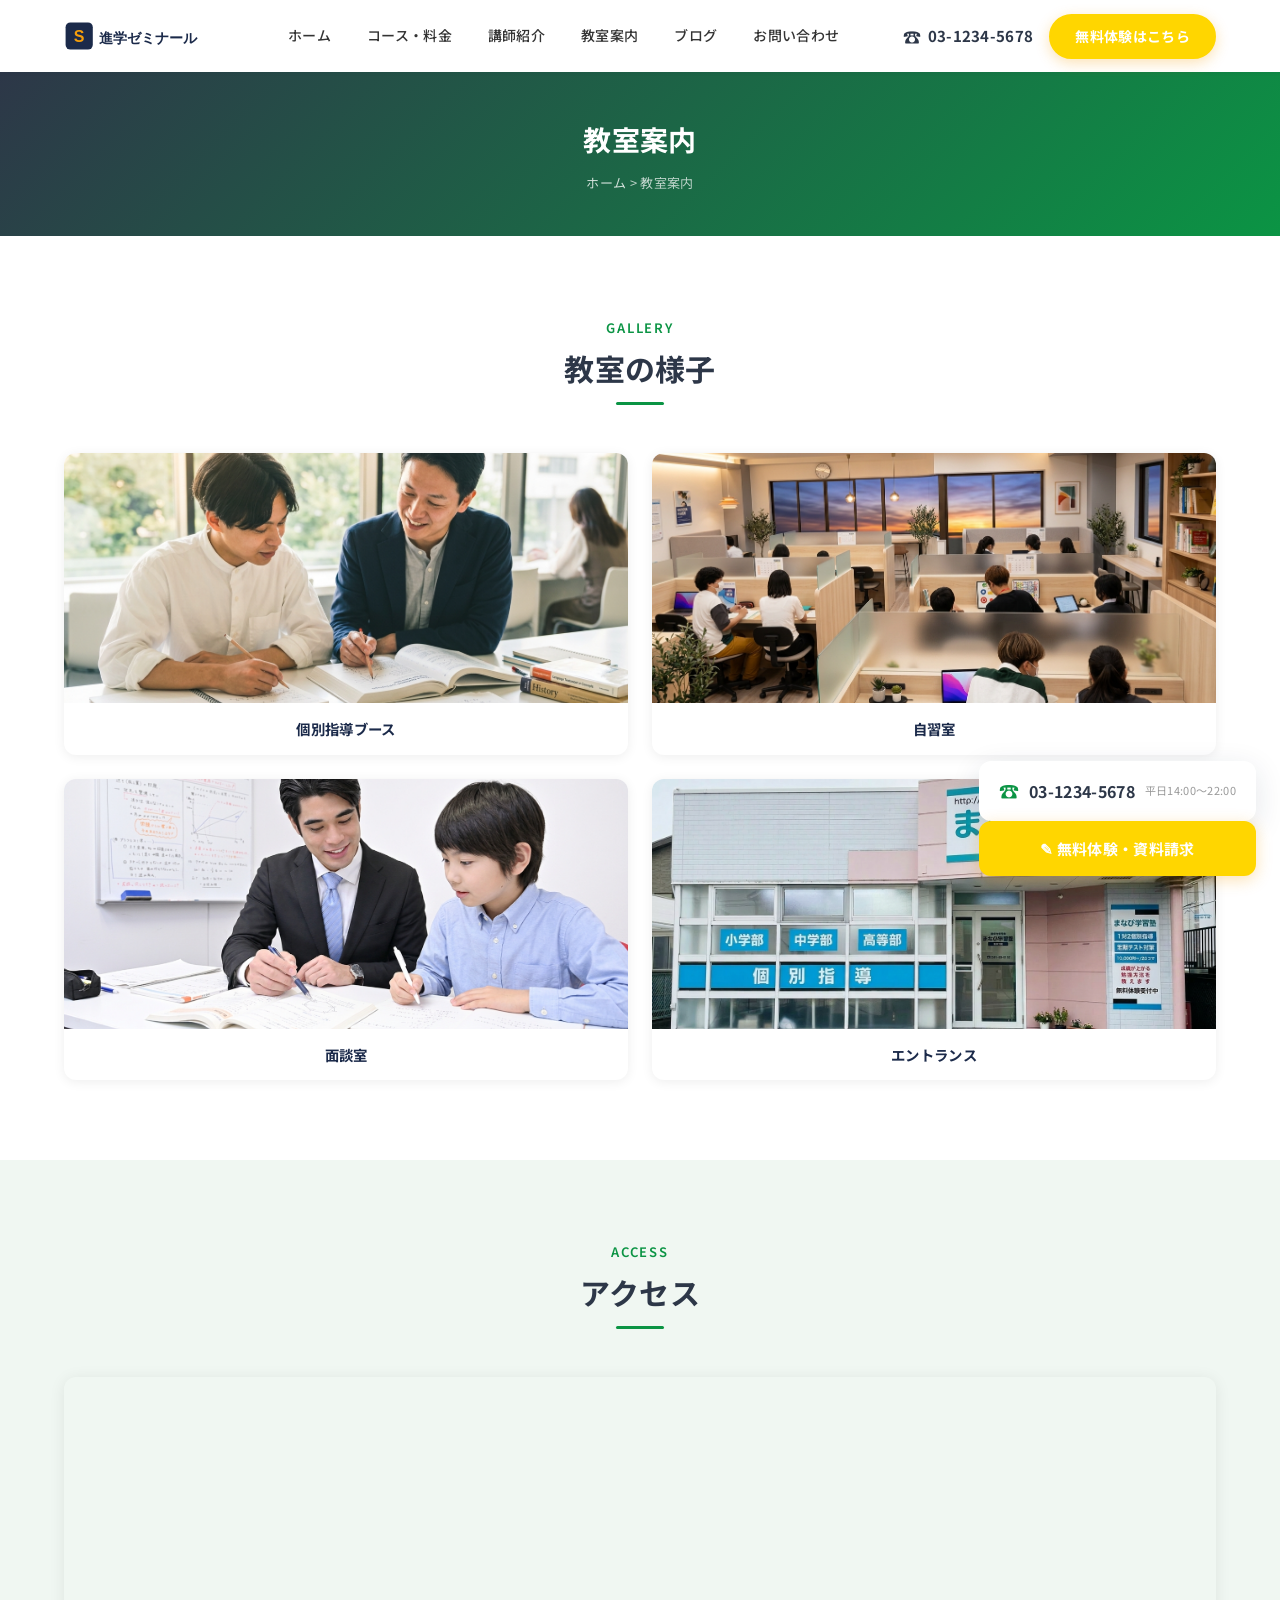
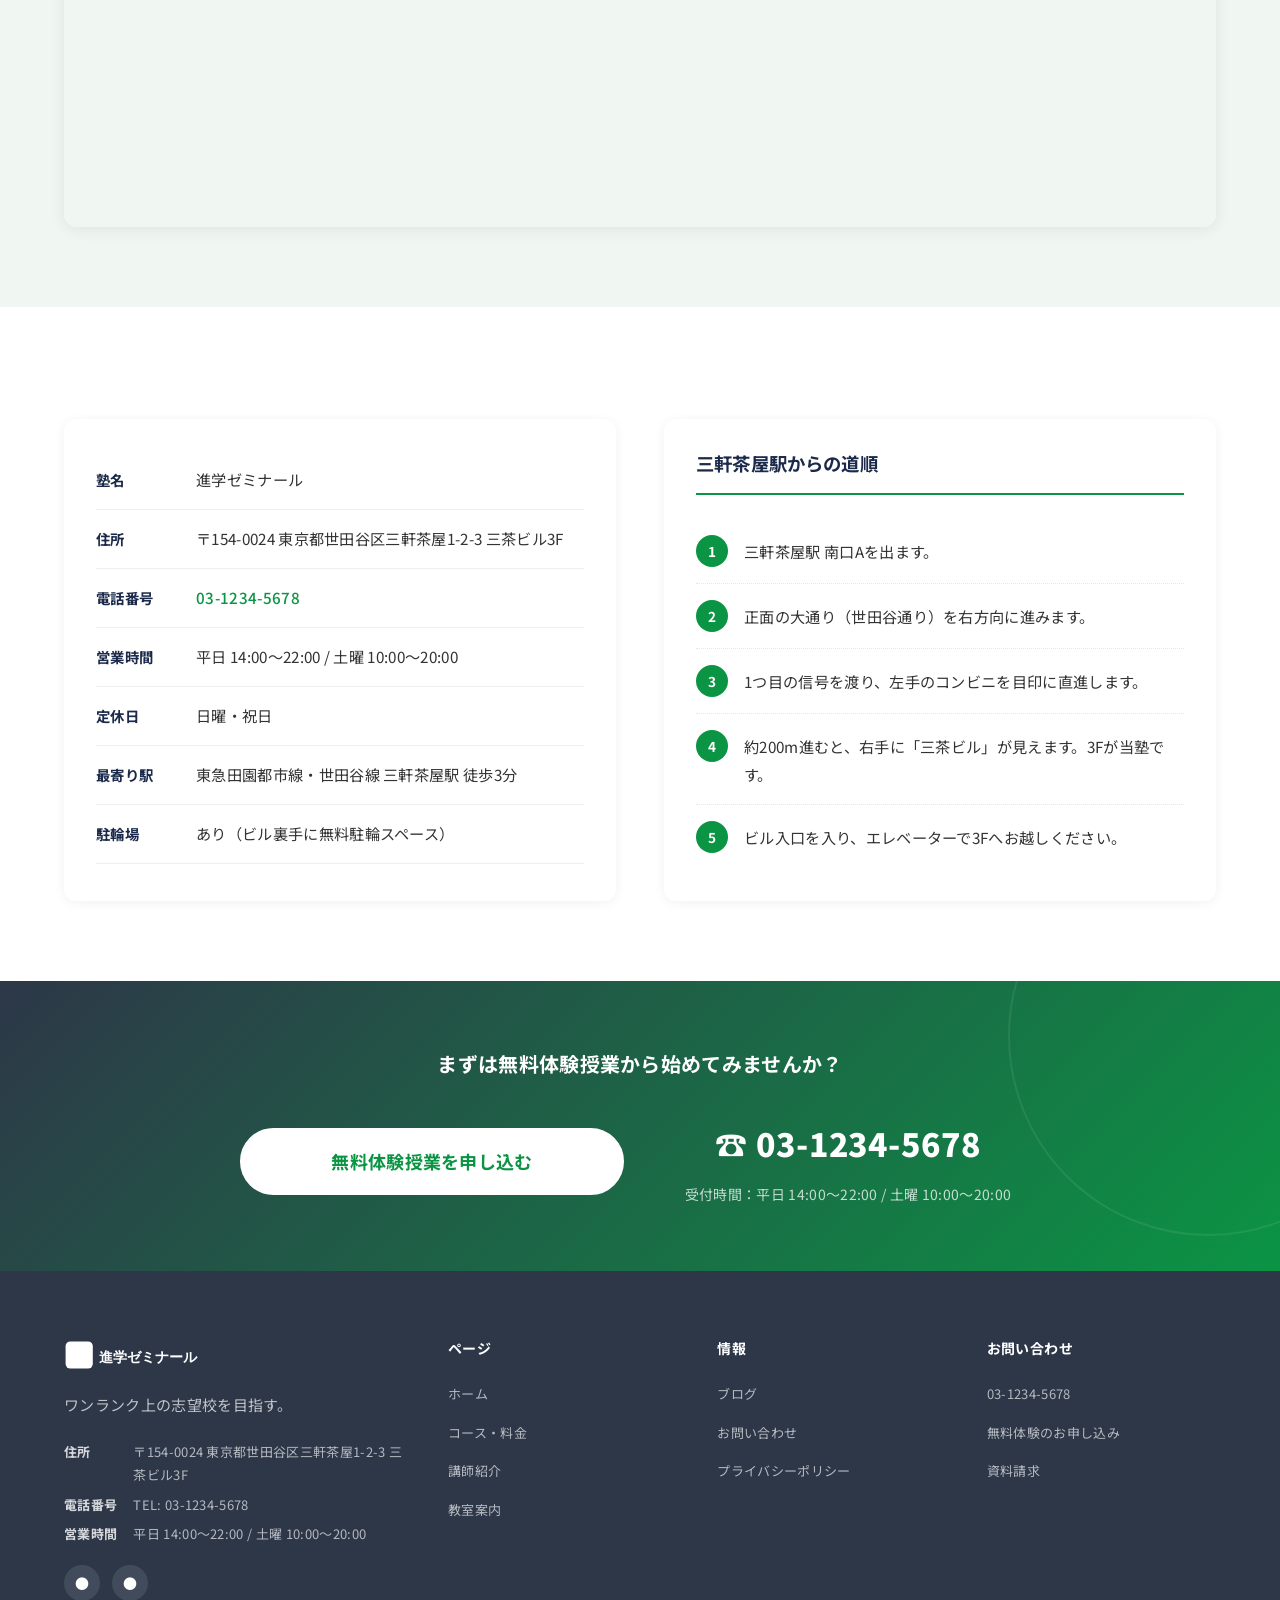
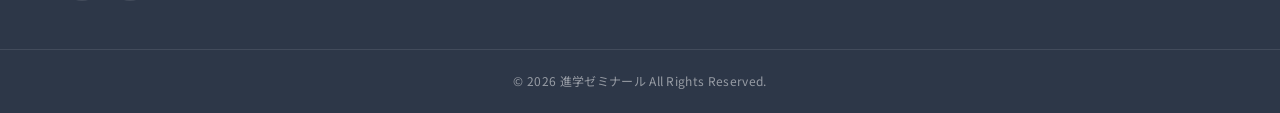
==== access/index.html @ ca337b09 "Update classroom images to jpg" ====
<!DOCTYPE html>
<html lang="ja">
<head>
  <meta charset="UTF-8">
  <meta name="viewport" content="width=device-width, initial-scale=1.0">
  <title>教室案内｜進学ゼミナール</title>
  <meta name="description" content="進学ゼミナールの教室案内・アクセス情報。三軒茶屋駅から徒歩3分の好立地。">
  <link rel="icon" href="../favicon.svg" type="image/svg+xml">
  <link rel="preconnect" href="https://fonts.googleapis.com">
  <link rel="preconnect" href="https://fonts.gstatic.com" crossorigin>
  <link href="https://fonts.googleapis.com/css2?family=Noto+Sans+JP:wght@400;500;700;900&display=swap" rel="stylesheet">
  <link rel="stylesheet" href="../css/reset.css">
  <link rel="stylesheet" href="../css/global.css">
  <link rel="stylesheet" href="../css/components.css">
  <link rel="stylesheet" href="../css/header.css">
  <link rel="stylesheet" href="../css/footer.css">
  <link rel="stylesheet" href="../css/cta-bar.css">
  <link rel="stylesheet" href="../css/pages/access.css">
  <script src="https://identity.netlify.com/v1/netlify-identity-widget.js"></script>
</head>
<body class="has-header has-cta-bar">
  <header class="header">
    <div class="header__inner">
      <div class="header__logo"><a href="../"><img src="../images/logo.svg" alt="進学ゼミナール" width="200" height="50"></a></div>
      <nav class="header__nav" aria-label="メインナビゲーション">
        <a href="../" class="header__nav-link">ホーム</a>
        <a href="../courses/" class="header__nav-link">コース・料金</a>
        <a href="../teachers/" class="header__nav-link">講師紹介</a>
        <a href="./" class="header__nav-link">教室案内</a>
        <a href="../blog/" class="header__nav-link">ブログ</a>
        <a href="../contact/" class="header__nav-link">お問い合わせ</a>
      </nav>
      <div class="header__actions">
        <a href="tel:03-1234-5678" class="header__phone"><span class="header__phone-icon">&#9742;</span>03-1234-5678</a>
        <a href="../contact/" class="btn btn--primary header__cta">無料体験はこちら</a>
      </div>
      <button class="hamburger" aria-label="メニューを開く" aria-expanded="false">
        <span class="hamburger__line"></span><span class="hamburger__line"></span><span class="hamburger__line"></span>
      </button>
    </div>
  </header>
  <nav class="mobile-menu" aria-label="モバイルナビゲーション">
    <a href="../" class="mobile-menu__link">ホーム</a>
    <a href="../courses/" class="mobile-menu__link">コース・料金</a>
    <a href="../teachers/" class="mobile-menu__link">講師紹介</a>
    <a href="./" class="mobile-menu__link">教室案内</a>
    <a href="../blog/" class="mobile-menu__link">ブログ</a>
    <a href="../contact/" class="mobile-menu__link">お問い合わせ</a>
    <a href="tel:03-1234-5678" class="mobile-menu__phone"><span>&#9742;</span> 03-1234-5678</a>
    <a href="../contact/" class="btn btn--primary btn--block mobile-menu__cta">無料体験を申し込む</a>
  </nav>
  <main>
    <div class="page-header">
      <div class="container">
        <h1 class="page-header__title">教室案内</h1>
        <p class="page-header__breadcrumb"><a href="../">ホーム</a> &gt; 教室案内</p>
      </div>
    </div>

    <!-- ★差替え：教室写真 -->
    <section class="section" id="gallery">
      <div class="container">
        <div class="section-title">
          <span class="section-title__label">Gallery</span>
          <h2 class="section-title__heading">教室の様子</h2>
        </div>
        <div class="gallery-grid">
          <div class="gallery-item">
            <img src="../images/classroom-01.jpg" alt="教室内観 - 個別指導ブース" width="600" height="400">
            <p class="gallery-item__caption">個別指導ブース</p>
          </div>
          <div class="gallery-item">
            <img src="../images/classroom-02.jpg" alt="自習室" width="600" height="400">
            <p class="gallery-item__caption">自習室</p>
          </div>
          <div class="gallery-item">
            <img src="../images/classroom-03.jpg" alt="面談室" width="600" height="400">
            <p class="gallery-item__caption">面談室</p>
          </div>
          <div class="gallery-item">
            <img src="../images/classroom-04.jpg" alt="エントランス" width="600" height="400">
            <p class="gallery-item__caption">エントランス</p>
          </div>
        </div>
      </div>
    </section>

    <!-- ★差替え：Googleマップ -->
    <section class="section section--bg" id="map">
      <div class="container">
        <div class="section-title">
          <span class="section-title__label">Access</span>
          <h2 class="section-title__heading">アクセス</h2>
        </div>
        <div class="map-wrapper">
          <!-- ★差替え：GoogleマップURL -->
          <iframe src="https://www.google.com/maps/embed?pb=!1m18!1m12!1m3!1d3242.0!2d139.67!3d35.64!2m3!1f0!2f0!3f0!3m2!1i1024!2i768!4f13.1!3m3!1m2!1s0x0%3A0x0!2z5LiJ6Luf6Iy25bGL!5e0!3m2!1sja!2sjp!4v1" width="100%" height="450" style="border:0;" allowfullscreen="" loading="lazy" referrerpolicy="no-referrer-when-downgrade" title="進学ゼミナール 地図"></iframe>
        </div>
      </div>
    </section>

    <!-- ★差替え：アクセス情報 -->
    <section class="section" id="access-info">
      <div class="container">
        <div class="access-details">
          <div class="access-table-wrapper">
            <table class="access-table">
              <tbody>
                <tr><th>塾名</th><td>進学ゼミナール</td></tr>
                <tr><th>住所</th><td>〒154-0024 東京都世田谷区三軒茶屋1-2-3 三茶ビル3F</td></tr>
                <tr><th>電話番号</th><td><a href="tel:03-1234-5678">03-1234-5678</a></td></tr>
                <tr><th>営業時間</th><td>平日 14:00〜22:00 / 土曜 10:00〜20:00</td></tr>
                <tr><th>定休日</th><td>日曜・祝日</td></tr>
                <tr><th>最寄り駅</th><td>東急田園都市線・世田谷線 三軒茶屋駅 徒歩3分</td></tr>
                <tr><th>駐輪場</th><td>あり（ビル裏手に無料駐輪スペース）</td></tr>
              </tbody>
            </table>
          </div>

          <!-- ★差替え：アクセス手順 -->
          <div class="access-directions">
            <h3 class="access-directions__title">三軒茶屋駅からの道順</h3>
            <ol class="access-directions__steps">
              <li>
                <span class="access-directions__step-number">1</span>
                <p>三軒茶屋駅 南口Aを出ます。</p>
              </li>
              <li>
                <span class="access-directions__step-number">2</span>
                <p>正面の大通り（世田谷通り）を右方向に進みます。</p>
              </li>
              <li>
                <span class="access-directions__step-number">3</span>
                <p>1つ目の信号を渡り、左手のコンビニを目印に直進します。</p>
              </li>
              <li>
                <span class="access-directions__step-number">4</span>
                <p>約200m進むと、右手に「三茶ビル」が見えます。3Fが当塾です。</p>
              </li>
              <li>
                <span class="access-directions__step-number">5</span>
                <p>ビル入口を入り、エレベーターで3Fへお越しください。</p>
              </li>
            </ol>
          </div>
        </div>
      </div>
    </section>

    <section class="contact-cta">
      <div class="container">
        <p class="contact-cta__lead">まずは無料体験授業から始めてみませんか？</p>
        <div class="contact-cta__columns">
          <div class="contact-cta__column"><a href="../contact/" class="btn btn--white btn--lg btn--block">無料体験授業を申し込む</a></div>
          <div class="contact-cta__column">
            <a href="tel:03-1234-5678" class="contact-cta__phone-number">&#9742; 03-1234-5678</a>
            <p class="contact-cta__phone-time">受付時間：平日 14:00〜22:00 / 土曜 10:00〜20:00</p>
          </div>
        </div>
      </div>
    </section>
  </main>

  <footer class="footer">
    <div class="footer__inner">
      <div class="footer__brand">
        <div class="footer__logo"><img src="../images/logo.svg" alt="進学ゼミナール" width="200" height="50"></div>
        <p class="footer__catchcopy">ワンランク上の志望校を目指す。</p>
        <dl class="footer__info"><dt>住所</dt><dd>〒154-0024 東京都世田谷区三軒茶屋1-2-3 三茶ビル3F</dd><dt>電話番号</dt><dd>TEL: 03-1234-5678</dd><dt>営業時間</dt><dd>平日 14:00〜22:00 / 土曜 10:00〜20:00</dd></dl>
        <div class="footer__sns"><a href="#" aria-label="Instagram">&#9679;</a><a href="#" aria-label="LINE">&#9679;</a></div>
      </div>
      <div><p class="footer__nav-title">ページ</p><ul class="footer__nav-list"><li><a href="../">ホーム</a></li><li><a href="../courses/">コース・料金</a></li><li><a href="../teachers/">講師紹介</a></li><li><a href="./">教室案内</a></li></ul></div>
      <div><p class="footer__nav-title">情報</p><ul class="footer__nav-list"><li><a href="../blog/">ブログ</a></li><li><a href="../contact/">お問い合わせ</a></li><li><a href="#">プライバシーポリシー</a></li></ul></div>
      <div><p class="footer__nav-title">お問い合わせ</p><ul class="footer__nav-list"><li><a href="tel:03-1234-5678">03-1234-5678</a></li><li><a href="../contact/">無料体験のお申し込み</a></li><li><a href="../contact/">資料請求</a></li></ul></div>
    </div>
    <div class="footer__bottom"><p class="footer__copyright">&copy; 2026 進学ゼミナール All Rights Reserved.</p></div>
  </footer>
  <div class="cta-bar">
    <div class="cta-bar__inner">
      <a href="tel:03-1234-5678" class="cta-bar__phone"><span class="cta-bar__phone-icon">&#9742;</span><span class="cta-bar__phone-number">03-1234-5678</span><span class="cta-bar__phone-time">平日14:00〜22:00</span></a>
      <a href="../contact/" class="cta-bar__button">&#9998; 無料体験・資料請求</a>
    </div>
  </div>
  <script src="../js/main.js"></script>
</body>
</html>
---- css/global.css ----
/* ===================================
   Global Styles — CSS変数・タイポグラフィ・基本スタイル
   Template 02: Sharp & Trust (Blue) — conojuku inspired
   =================================== */

:root {
  /* === メインカラー（グリーン系：conojuku inspired） === */
  --color-primary: #0B9444;
  --color-primary-dark: #087A38;
  --color-primary-darker: #2D3748;
  --color-primary-light: #E6F7ED;

  /* === アクセントカラー（イエロー：CTA・ボタン） === */
  --color-accent: #FFD600;
  --color-accent-dark: #E6C100;
  --color-accent-light: #FFF9DB;

  /* === サブカラー === */
  --color-success: #0B9444;
  --color-success-light: #E6F7ED;

  /* === ベースカラー === */
  --color-white: #FFFFFF;
  --color-bg: #FFFFFF;
  --color-bg-alt: #F0F7F2;
  --color-bg-dark: #2D3748;

  /* === テキストカラー === */
  --color-text: #333333;
  --color-text-light: #666666;
  --color-text-muted: #999999;

  /* === 英語ラベル === */
  --color-label: #0B9444;
  --label-opacity: 0.08;

  /* === ボーダー・シャドウ === */
  --color-border: #E5E5E5;
  --color-shadow: rgba(0, 0, 0, 0.06);

  /* === その他 === */
  --color-error: #E53E3E;
  --color-star: #FFD600;
  --color-line: #06C755;
  --color-accent-bg: rgba(255, 214, 0, 0.12);
  --color-primary-bg: rgba(11, 148, 68, 0.08);

  /* === フォント（ゴシック系：シャープな印象） === */
  --font-family: 'Noto Sans JP', 'Hiragino Sans', 'Hiragino Kaku Gothic ProN', 'Yu Gothic', sans-serif;
  --font-family-heading: 'Noto Sans JP', 'Hiragino Sans', sans-serif;
  --font-weight-regular: 400;
  --font-weight-medium: 500;
  --font-weight-bold: 700;
  --font-weight-extra-bold: 900;

  /* === レイアウト === */
  --max-width: 1200px;
  --header-height: 72px;
  --header-height-sp: 56px;
  --section-padding: 80px;
  --section-padding-sm: 56px;
  --section-padding-sp: 48px;

  /* === 角丸（やや控えめ：シャープさ） === */
  --radius: 12px;
  --radius-sm: 8px;
  --radius-lg: 20px;
  --radius-full: 9999px;

  /* === シャドウ（クールで鋭い） === */
  --shadow: 0 1px 3px rgba(27, 42, 74, 0.06), 0 1px 2px rgba(27, 42, 74, 0.04);
  --shadow-md: 0 4px 16px rgba(27, 42, 74, 0.08);
  --shadow-lg: 0 8px 30px rgba(27, 42, 74, 0.12);
  --shadow-hover: 0 8px 24px rgba(37, 99, 235, 0.15);
}

/* --- 基本スタイル --- */
body {
  font-family: var(--font-family);
  font-weight: var(--font-weight-regular);
  color: var(--color-text);
  background-color: var(--color-bg);
  line-height: 1.8;
  font-size: 16px;
  letter-spacing: 0.02em;
}

/* --- フォーカススタイル --- */
*:focus-visible {
  outline: 2px solid var(--color-primary);
  outline-offset: 2px;
}

/* --- コンテナ --- */
.container {
  width: 100%;
  max-width: var(--max-width);
  margin: 0 auto;
  padding: 0 24px;
}

/* --- セクション --- */
.section {
  padding: var(--section-padding) 0;
}
.section--bg {
  background-color: var(--color-bg-alt);
}
.section--dark {
  background-color: var(--color-bg-dark);
  color: var(--color-white);
}
.section--dark h1, .section--dark h2, .section--dark h3,
.section--dark h4, .section--dark h5, .section--dark h6 {
  color: var(--color-white);
}
.section--dark p {
  color: rgba(255, 255, 255, 0.9);
}
.section--primary {
  background-color: var(--color-primary);
  color: var(--color-white);
}
.section--primary h1, .section--primary h2, .section--primary h3 {
  color: var(--color-white);
}
.section--primary p {
  color: rgba(255, 255, 255, 0.95);
}

/* --- タイポグラフィ --- */
h1, h2, h3, h4, h5, h6 {
  font-family: var(--font-family-heading);
  color: var(--color-primary-darker);
  font-weight: var(--font-weight-bold);
  line-height: 1.4;
  letter-spacing: 0.01em;
}
h1 { font-size: 2.5rem; }
h2 { font-size: 2rem; }
h3 { font-size: 1.5rem; }
h4 { font-size: 1.25rem; }

p {
  margin-bottom: 1.2em;
  line-height: 1.9;
}
p:last-child {
  margin-bottom: 0;
}
strong {
  font-weight: var(--font-weight-bold);
}
small {
  font-size: 0.875rem;
  color: var(--color-text-light);
}

/* --- リンク --- */
a {
  color: var(--color-primary);
  transition: color 0.2s ease, opacity 0.2s ease;
}
a:hover {
  color: var(--color-primary-dark);
}

/* --- ユーティリティ --- */
.text-center { text-align: center; }
.text-left { text-align: left; }
.text-right { text-align: right; }
.text-primary { color: var(--color-primary); }
.text-accent { color: var(--color-accent); }
.text-muted { color: var(--color-text-muted); }
.sr-only {
  position: absolute;
  width: 1px; height: 1px;
  padding: 0; margin: -1px;
  overflow: hidden;
  clip: rect(0, 0, 0, 0);
  white-space: nowrap; border: 0;
}
.mt-3 { margin-top: 12px; }
.mt-4 { margin-top: 16px; }
.mt-6 { margin-top: 24px; }
.mt-8 { margin-top: 32px; }

/* --- レスポンシブ --- */
@media (max-width: 768px) {
  body { font-size: 15px; line-height: 1.75; }
  h1 { font-size: 1.75rem; }
  h2 { font-size: 1.5rem; }
  h3 { font-size: 1.25rem; }
  .container { padding: 0 20px; }
  .section { padding: var(--section-padding-sp) 0; }
}
@media (max-width: 480px) {
  body { font-size: 14px; }
  h1 { font-size: 1.5rem; }
  h2 { font-size: 1.375rem; }
  h3 { font-size: 1.125rem; }
}
---- css/components.css ----
/* ===================================
   Components — 共通UIコンポーネント
   Template 02: Blue
   =================================== */

/* === セクションタイトル === */
.section-title {
  text-align: center;
  margin-bottom: 48px;
  position: relative;
}
.section-title__label {
  display: block;
  font-family: 'Inter', var(--font-family);
  font-size: 0.8125rem;
  font-weight: 600;
  letter-spacing: 0.15em;
  text-transform: uppercase;
  color: var(--color-primary);
  margin-bottom: 8px;
}
.section-title__heading {
  font-size: 1.875rem;
  font-weight: var(--font-weight-bold);
  color: var(--color-primary-darker);
  position: relative;
  display: inline-block;
  padding-bottom: 16px;
}
.section-title__heading::after {
  content: '';
  position: absolute;
  bottom: 0;
  left: 50%;
  transform: translateX(-50%);
  width: 48px;
  height: 3px;
  background: var(--color-primary);
  border-radius: 2px;
}
.section-title__sub {
  display: block;
  margin-top: 16px;
  font-size: 1rem;
  color: var(--color-text-light);
  font-weight: var(--font-weight-regular);
}

/* === ボタン === */
.btn {
  display: inline-flex;
  align-items: center;
  justify-content: center;
  gap: 8px;
  padding: 14px 32px;
  border-radius: var(--radius-full);
  font-weight: var(--font-weight-bold);
  font-size: 1rem;
  line-height: 1.5;
  transition: all 0.25s ease;
  cursor: pointer;
  border: 2px solid transparent;
  text-align: center;
}
.btn--primary {
  background: var(--color-accent);
  color: var(--color-white);
  border-color: var(--color-accent);
  box-shadow: 0 4px 14px rgba(245, 158, 11, 0.3);
}
.btn--primary:hover {
  background: var(--color-accent-dark);
  border-color: var(--color-accent-dark);
  transform: translateY(-2px);
  box-shadow: 0 6px 20px rgba(245, 158, 11, 0.4);
}
.btn--blue {
  background: var(--color-primary);
  color: var(--color-white);
  border-color: var(--color-primary);
  box-shadow: 0 4px 14px rgba(37, 99, 235, 0.3);
}
.btn--blue:hover {
  background: var(--color-primary-dark);
  border-color: var(--color-primary-dark);
  transform: translateY(-2px);
}
.btn--outline {
  background: transparent;
  color: var(--color-primary);
  border-color: var(--color-primary);
}
.btn--outline:hover {
  background: var(--color-primary);
  color: var(--color-white);
  transform: translateY(-2px);
}
.btn--white {
  background: var(--color-white);
  color: var(--color-primary);
  border-color: var(--color-white);
}
.btn--white:hover {
  background: var(--color-primary-light);
  transform: translateY(-2px);
}
.btn--line {
  background: var(--color-line);
  color: var(--color-white);
  border-color: var(--color-line);
}
.btn--line:hover {
  opacity: 0.9;
  transform: translateY(-2px);
}
.btn--lg {
  padding: 18px 40px;
  font-size: 1.125rem;
}
.btn--sm {
  padding: 10px 24px;
  font-size: 0.875rem;
}
.btn--block {
  display: flex;
  width: 100%;
}

/* === カード === */
.card {
  display: block;
  background: var(--color-white);
  border-radius: var(--radius);
  overflow: hidden;
  box-shadow: var(--shadow);
  transition: transform 0.3s ease, box-shadow 0.3s ease;
}
.card:hover {
  transform: translateY(-4px);
  box-shadow: var(--shadow-hover);
}
.card__image {
  width: 100%;
  height: auto;
  aspect-ratio: 16 / 9;
  object-fit: cover;
  transition: transform 0.4s ease;
}
.card:hover .card__image {
  transform: scale(1.03);
}
.card__body {
  padding: 20px;
}
.card__tag {
  display: inline-block;
  background: var(--color-primary-light);
  color: var(--color-primary);
  font-size: 0.75rem;
  font-weight: var(--font-weight-bold);
  padding: 4px 12px;
  border-radius: var(--radius-full);
  margin-bottom: 10px;
}
.card__title {
  font-size: 1.0625rem;
  font-weight: var(--font-weight-bold);
  color: var(--color-text);
  line-height: 1.5;
  margin-bottom: 8px;
}
.card__date {
  font-size: 0.8125rem;
  color: var(--color-text-muted);
}
.card__text {
  font-size: 0.9375rem;
  color: var(--color-text-light);
  line-height: 1.7;
}

/* === バッジ（成績UP） === */
.badge {
  display: inline-flex;
  align-items: center;
  gap: 8px;
  background: var(--color-white);
  border: 2px solid var(--color-primary-light);
  border-radius: var(--radius);
  padding: 12px 20px;
  font-size: 0.9375rem;
  font-weight: var(--font-weight-medium);
}
.badge__score {
  font-weight: var(--font-weight-extra-bold);
  color: var(--color-accent);
  font-size: 1.125rem;
}

/* === もっと見るリンク === */
.more-link-wrapper {
  text-align: center;
  margin-top: 32px;
}
.more-link {
  display: inline-flex;
  align-items: center;
  gap: 6px;
  font-weight: var(--font-weight-bold);
  font-size: 0.9375rem;
  color: var(--color-primary);
  transition: gap 0.2s ease;
}
.more-link::after {
  content: '\2192';
  font-size: 1.125rem;
  transition: transform 0.2s ease;
}
.more-link:hover::after {
  transform: translateX(4px);
}

/* === 口コミ・テスティモニアル === */
.testimonial {
  background: var(--color-white);
  border-radius: var(--radius);
  padding: 32px;
  box-shadow: var(--shadow);
  position: relative;
  border-left: 4px solid var(--color-primary);
}
.testimonial::before {
  content: '\201C';
  position: absolute;
  top: 12px;
  left: 16px;
  font-size: 3rem;
  color: var(--color-primary-light);
  line-height: 1;
  font-family: Georgia, serif;
}
.testimonial__text {
  font-size: 0.9375rem;
  line-height: 1.8;
  color: var(--color-text);
  padding-left: 8px;
}
.testimonial__author {
  margin-top: 16px;
  font-size: 0.875rem;
  font-weight: var(--font-weight-bold);
  color: var(--color-text-light);
  text-align: right;
}

/* === グリッド === */
.grid { display: grid; gap: 24px; }
.grid--2 { grid-template-columns: repeat(2, 1fr); }
.grid--3 { grid-template-columns: repeat(3, 1fr); }
.grid--4 { grid-template-columns: repeat(4, 1fr); }

/* === 料金表 === */
.table-wrapper {
  overflow-x: auto;
  -webkit-overflow-scrolling: touch;
}
.price-table {
  width: 100%;
  background: var(--color-white);
  border-radius: var(--radius);
  overflow: hidden;
  box-shadow: var(--shadow);
}
.price-table thead {
  background: var(--color-primary-darker);
  color: var(--color-white);
}
.price-table th, .price-table td {
  padding: 16px 20px;
  text-align: center;
  font-size: 0.9375rem;
}
.price-table thead th {
  font-weight: var(--font-weight-bold);
  letter-spacing: 0.02em;
}
.price-table tbody tr {
  border-bottom: 1px solid var(--color-border);
}
.price-table tbody tr:nth-child(even) {
  background: var(--color-bg-alt);
}
.price-table tbody tr:last-child {
  border-bottom: none;
}
.price-table tbody th {
  font-weight: var(--font-weight-bold);
  color: var(--color-primary-darker);
  background: var(--color-primary-light);
}

/* === FAQ === */
.faq-item {
  background: var(--color-white);
  border-radius: var(--radius);
  padding: 24px 28px;
  margin-bottom: 16px;
  box-shadow: var(--shadow);
  cursor: pointer;
  transition: box-shadow 0.2s ease;
}
.faq-item:hover {
  box-shadow: var(--shadow-md);
}
.faq-item__question {
  display: flex;
  align-items: flex-start;
  gap: 12px;
  font-weight: var(--font-weight-bold);
  font-size: 1.0625rem;
  color: var(--color-text);
}
.faq-item__question::before {
  content: 'Q.';
  font-weight: var(--font-weight-extra-bold);
  color: var(--color-primary);
  font-size: 1.25rem;
  flex-shrink: 0;
}
.faq-item__answer {
  display: flex;
  align-items: flex-start;
  gap: 12px;
  margin-top: 16px;
  padding-top: 16px;
  border-top: 1px solid var(--color-border);
  font-size: 0.9375rem;
  color: var(--color-text-light);
  line-height: 1.8;
}
.faq-item__answer::before {
  content: 'A.';
  font-weight: var(--font-weight-extra-bold);
  color: var(--color-accent);
  font-size: 1.25rem;
  flex-shrink: 0;
}

/* === ページヘッダー === */
.page-header {
  background: linear-gradient(135deg, var(--color-primary-darker) 0%, var(--color-primary) 100%);
  color: var(--color-white);
  padding: 48px 0 40px;
  text-align: center;
}
.page-header__title {
  font-size: 1.75rem;
  font-weight: var(--font-weight-bold);
  color: var(--color-white);
}
.page-header__breadcrumb {
  margin-top: 12px;
  font-size: 0.8125rem;
  color: rgba(255, 255, 255, 0.7);
}
.page-header__breadcrumb a {
  color: rgba(255, 255, 255, 0.8);
}
.page-header__breadcrumb a:hover {
  color: var(--color-white);
}

/* === お問い合わせCTA === */
.contact-cta {
  background: linear-gradient(135deg, var(--color-primary-darker) 0%, var(--color-primary) 100%);
  color: var(--color-white);
  padding: 64px 0;
  text-align: center;
  position: relative;
  overflow: hidden;
}
.contact-cta::before {
  content: '';
  position: absolute;
  top: -50%;
  right: -10%;
  width: 400px;
  height: 400px;
  border-radius: 50%;
  border: 2px solid rgba(255, 255, 255, 0.08);
}
.contact-cta__lead {
  font-size: 1.25rem;
  font-weight: var(--font-weight-bold);
  margin-bottom: 32px;
  color: var(--color-white);
}
.contact-cta__columns {
  display: grid;
  grid-template-columns: 1fr 1fr;
  gap: 32px;
  max-width: 800px;
  margin: 0 auto;
  align-items: center;
}
.contact-cta__phone-number {
  display: block;
  font-size: 2rem;
  font-weight: var(--font-weight-extra-bold);
  color: var(--color-white);
  letter-spacing: 0.03em;
}
.contact-cta__phone-time {
  margin-top: 8px;
  font-size: 0.875rem;
  color: rgba(255, 255, 255, 0.75);
}
.contact-cta__catchcopy {
  margin-top: 40px;
  font-size: 1.125rem;
  color: rgba(255, 255, 255, 0.8);
  font-weight: var(--font-weight-medium);
}

/* === レスポンシブ === */
@media (max-width: 768px) {
  .section-title { margin-bottom: 36px; }
  .section-title__heading { font-size: 1.5rem; }
  .grid--3 { grid-template-columns: repeat(2, 1fr); }
  .grid--4 { grid-template-columns: repeat(2, 1fr); }
  .contact-cta__columns {
    grid-template-columns: 1fr;
    gap: 24px;
  }
  .contact-cta__phone-number { font-size: 1.75rem; }
}
@media (max-width: 480px) {
  .section-title__heading { font-size: 1.375rem; }
  .grid--2, .grid--3, .grid--4 { grid-template-columns: 1fr; }
  .btn--lg { padding: 16px 32px; font-size: 1rem; }
  .page-header { padding: 36px 0 32px; }
  .page-header__title { font-size: 1.5rem; }
}
---- css/header.css ----
/* ===================================
   Header — 固定ヘッダー＋ハンバーガーメニュー
   Template 02: Blue
   =================================== */

.header {
  position: fixed;
  top: 0;
  left: 0;
  width: 100%;
  z-index: 1000;
  background: var(--color-white);
  box-shadow: 0 1px 4px rgba(27, 42, 74, 0.06);
  transition: box-shadow 0.3s ease;
}
.header__inner {
  display: flex;
  align-items: center;
  justify-content: space-between;
  max-width: var(--max-width);
  margin: 0 auto;
  padding: 0 24px;
  height: var(--header-height);
}

/* ロゴ */
.header__logo a {
  display: flex;
  align-items: center;
  gap: 8px;
}
.header__logo img {
  height: 40px;
  width: auto;
}

/* PC ナビゲーション */
.header__nav {
  display: flex;
  align-items: center;
  gap: 4px;
}
.header__nav-link {
  padding: 8px 16px;
  font-size: 0.875rem;
  font-weight: var(--font-weight-medium);
  color: var(--color-text);
  border-radius: var(--radius-sm);
  transition: background 0.2s ease, color 0.2s ease;
}
.header__nav-link:hover {
  background: var(--color-bg-alt);
  color: var(--color-primary);
}

/* PC 右側アクション */
.header__actions {
  display: flex;
  align-items: center;
  gap: 16px;
}
.header__phone {
  display: flex;
  align-items: center;
  gap: 6px;
  font-size: 0.9375rem;
  font-weight: var(--font-weight-bold);
  color: var(--color-primary-darker);
}
.header__phone-icon {
  font-size: 1.125rem;
}
.header__cta {
  padding: 10px 24px;
  font-size: 0.875rem;
}

/* ハンバーガー */
.hamburger {
  display: none;
  flex-direction: column;
  justify-content: center;
  gap: 5px;
  width: 40px;
  height: 40px;
  padding: 8px;
}
.hamburger__line {
  display: block;
  width: 100%;
  height: 2px;
  background: var(--color-primary-darker);
  border-radius: 1px;
  transition: transform 0.3s ease, opacity 0.3s ease;
}
.hamburger.is-active .hamburger__line:nth-child(1) {
  transform: translateY(7px) rotate(45deg);
}
.hamburger.is-active .hamburger__line:nth-child(2) {
  opacity: 0;
}
.hamburger.is-active .hamburger__line:nth-child(3) {
  transform: translateY(-7px) rotate(-45deg);
}

/* モバイルメニュー */
.mobile-menu {
  position: fixed;
  top: var(--header-height-sp);
  right: -100%;
  width: 80%;
  max-width: 360px;
  height: calc(100vh - var(--header-height-sp));
  background: var(--color-white);
  box-shadow: -4px 0 20px rgba(27, 42, 74, 0.1);
  z-index: 999;
  padding: 24px;
  display: flex;
  flex-direction: column;
  gap: 4px;
  transition: right 0.3s ease;
  overflow-y: auto;
}
.mobile-menu.is-open {
  right: 0;
}
.mobile-menu__link {
  display: block;
  padding: 14px 16px;
  font-size: 1rem;
  font-weight: var(--font-weight-medium);
  color: var(--color-text);
  border-radius: var(--radius-sm);
  transition: background 0.2s ease;
}
.mobile-menu__link:hover {
  background: var(--color-bg-alt);
  color: var(--color-primary);
}
.mobile-menu__phone {
  display: flex;
  align-items: center;
  justify-content: center;
  gap: 8px;
  padding: 14px;
  margin-top: 16px;
  font-size: 1.125rem;
  font-weight: var(--font-weight-bold);
  color: var(--color-primary-darker);
  border: 2px solid var(--color-border);
  border-radius: var(--radius);
}
.mobile-menu__cta {
  margin-top: 12px;
}

/* body offset */
.has-header {
  padding-top: var(--header-height);
}

/* === レスポンシブ === */
@media (max-width: 768px) {
  .header__inner {
    height: var(--header-height-sp);
    padding: 0 16px;
  }
  .header__logo img {
    height: 32px;
  }
  .header__nav,
  .header__actions {
    display: none;
  }
  .hamburger {
    display: flex;
  }
  .has-header {
    padding-top: var(--header-height-sp);
  }
}
---- css/footer.css ----
/* ===================================
   Footer — ダークネイビー背景
   Template 02: Blue
   =================================== */

.footer {
  background: var(--color-bg-dark);
  color: rgba(255, 255, 255, 0.85);
  padding: 64px 0 0;
}
.footer__inner {
  display: grid;
  grid-template-columns: 1.5fr 1fr 1fr 1fr;
  gap: 40px;
  max-width: var(--max-width);
  margin: 0 auto;
  padding: 0 24px;
}

/* 塾情報 */
.footer__brand { }
.footer__logo {
  margin-bottom: 16px;
}
.footer__logo img {
  height: 40px;
  width: auto;
  filter: brightness(0) invert(1);
}
.footer__catchcopy {
  font-size: 0.9375rem;
  color: rgba(255, 255, 255, 0.7);
  margin-bottom: 20px;
}
.footer__info {
  display: grid;
  grid-template-columns: auto 1fr;
  gap: 6px 16px;
  font-size: 0.8125rem;
  color: rgba(255, 255, 255, 0.65);
}
.footer__info dt {
  font-weight: var(--font-weight-bold);
  color: rgba(255, 255, 255, 0.8);
}

/* SNS */
.footer__sns {
  display: flex;
  gap: 12px;
  margin-top: 20px;
}
.footer__sns a {
  display: flex;
  align-items: center;
  justify-content: center;
  width: 36px;
  height: 36px;
  border-radius: 50%;
  background: rgba(255, 255, 255, 0.1);
  color: var(--color-white);
  font-size: 0.875rem;
  transition: background 0.2s ease;
}
.footer__sns a:hover {
  background: var(--color-primary);
}

/* ナビ */
.footer__nav-title {
  font-size: 0.875rem;
  font-weight: var(--font-weight-bold);
  color: var(--color-white);
  margin-bottom: 16px;
  letter-spacing: 0.03em;
}
.footer__nav-list {
  display: flex;
  flex-direction: column;
  gap: 10px;
}
.footer__nav-list a {
  font-size: 0.8125rem;
  color: rgba(255, 255, 255, 0.65);
  transition: color 0.2s ease;
}
.footer__nav-list a:hover {
  color: var(--color-white);
}

/* コピーライト */
.footer__bottom {
  margin-top: 48px;
  padding: 20px 24px;
  border-top: 1px solid rgba(255, 255, 255, 0.1);
  text-align: center;
}
.footer__copyright {
  font-size: 0.75rem;
  color: rgba(255, 255, 255, 0.5);
}

/* === レスポンシブ === */
@media (max-width: 768px) {
  .footer__inner {
    grid-template-columns: 1fr 1fr;
    gap: 32px;
  }
  .footer__brand {
    grid-column: 1 / -1;
  }
}
@media (max-width: 480px) {
  .footer__inner {
    grid-template-columns: 1fr;
    gap: 28px;
  }
}
---- css/cta-bar.css ----
/* ===================================
   CTA Bar — 固定CTAバー
   Template 02: Blue
   =================================== */

.cta-bar {
  position: fixed;
  bottom: 24px;
  right: 24px;
  z-index: 900;
  display: flex;
  flex-direction: column;
  gap: 8px;
  animation: ctaSlideIn 0.5s ease 1s both;
}

@keyframes ctaSlideIn {
  from {
    opacity: 0;
    transform: translateY(20px);
  }
  to {
    opacity: 1;
    transform: translateY(0);
  }
}

.cta-bar__phone {
  display: flex;
  align-items: center;
  gap: 10px;
  background: var(--color-white);
  padding: 12px 20px;
  border-radius: var(--radius);
  box-shadow: var(--shadow-lg);
  transition: box-shadow 0.2s ease;
}
.cta-bar__phone:hover {
  box-shadow: var(--shadow-hover);
}
.cta-bar__phone-icon {
  font-size: 1.25rem;
  color: var(--color-primary);
}
.cta-bar__phone-number {
  font-size: 1rem;
  font-weight: var(--font-weight-bold);
  color: var(--color-primary-darker);
}
.cta-bar__phone-time {
  font-size: 0.6875rem;
  color: var(--color-text-muted);
  display: block;
}

.cta-bar__button {
  display: flex;
  align-items: center;
  justify-content: center;
  gap: 8px;
  background: var(--color-accent);
  color: var(--color-white);
  padding: 14px 24px;
  border-radius: var(--radius);
  font-weight: var(--font-weight-bold);
  font-size: 0.9375rem;
  box-shadow: 0 4px 16px rgba(245, 158, 11, 0.3);
  transition: all 0.25s ease;
}
.cta-bar__button:hover {
  background: var(--color-accent-dark);
  transform: translateY(-2px);
  box-shadow: 0 6px 20px rgba(245, 158, 11, 0.4);
}

/* === SP: 全幅バー === */
@media (max-width: 768px) {
  .cta-bar {
    bottom: 0;
    right: 0;
    left: 0;
    flex-direction: row;
    gap: 0;
    border-radius: 0;
    animation: none;
  }
  .cta-bar__phone {
    flex: 1;
    border-radius: 0;
    box-shadow: 0 -2px 8px rgba(27, 42, 74, 0.08);
    flex-direction: column;
    gap: 2px;
    padding: 10px 12px;
  }
  .cta-bar__phone-number {
    font-size: 0.9375rem;
  }
  .cta-bar__button {
    flex: 1;
    border-radius: 0;
    box-shadow: none;
    padding: 14px 12px;
    font-size: 0.875rem;
  }
  .has-cta-bar {
    padding-bottom: 72px;
  }
}
@media (max-width: 480px) {
  .cta-bar__phone-number {
    font-size: 0.8125rem;
  }
  .cta-bar__button {
    font-size: 0.8125rem;
  }
}
---- css/pages/access.css ----
/* ============================================
   Access / Classroom Page Styles
   ============================================ */

/* --- Gallery Grid --- */
.gallery-grid {
  display: grid;
  grid-template-columns: repeat(2, 1fr);
  gap: 1.5rem;
  margin-top: 2rem;
}

.gallery-item {
  border-radius: 12px;
  overflow: hidden;
  box-shadow: 0 2px 12px rgba(0, 0, 0, 0.07);
  background: #fff;
}

.gallery-item img {
  width: 100%;
  height: 250px;
  object-fit: cover;
  display: block;
  transition: transform 0.3s ease;
}

.gallery-item:hover img {
  transform: scale(1.03);
}

.gallery-item__caption {
  padding: 0.75rem 1rem;
  font-size: 0.9rem;
  font-weight: 700;
  color: var(--color-dark, #1B2A4A);
  text-align: center;
}

/* --- Map --- */
.map-wrapper {
  margin-top: 2rem;
  border-radius: 12px;
  overflow: hidden;
  box-shadow: 0 2px 16px rgba(0, 0, 0, 0.08);
}

.map-wrapper iframe {
  display: block;
  width: 100%;
  height: 450px;
}

/* --- Access Details --- */
.access-details {
  display: grid;
  grid-template-columns: 1fr 1fr;
  gap: 3rem;
  margin-top: 2rem;
}

/* --- Access Table --- */
.access-table-wrapper {
  background: #fff;
  border-radius: 12px;
  padding: 2rem;
  box-shadow: 0 2px 12px rgba(0, 0, 0, 0.06);
}

.access-table {
  width: 100%;
  border-collapse: collapse;
}

.access-table th {
  text-align: left;
  font-weight: 700;
  font-size: 0.9rem;
  color: var(--color-dark, #1B2A4A);
  padding: 1rem 1rem 1rem 0;
  border-bottom: 1px solid #eee;
  white-space: nowrap;
  vertical-align: top;
  width: 100px;
}

.access-table td {
  padding: 1rem 0;
  border-bottom: 1px solid #eee;
  font-size: 0.95rem;
  line-height: 1.7;
  color: var(--color-text, #333);
}

.access-table a {
  color: var(--color-primary, #2563EB);
  text-decoration: none;
  font-weight: 500;
}

.access-table a:hover {
  text-decoration: underline;
}

/* --- Directions --- */
.access-directions {
  background: #fff;
  border-radius: 12px;
  padding: 2rem;
  box-shadow: 0 2px 12px rgba(0, 0, 0, 0.06);
}

.access-directions__title {
  font-size: 1.15rem;
  font-weight: 700;
  color: var(--color-dark, #1B2A4A);
  margin-bottom: 1.5rem;
  padding-bottom: 1rem;
  border-bottom: 2px solid var(--color-primary, #2563EB);
}

.access-directions__steps {
  list-style: none;
  padding: 0;
  margin: 0;
}

.access-directions__steps li {
  display: flex;
  align-items: flex-start;
  gap: 1rem;
  padding: 1rem 0;
  border-bottom: 1px dotted #e5e7eb;
}

.access-directions__steps li:last-child {
  border-bottom: none;
}

.access-directions__step-number {
  flex-shrink: 0;
  display: flex;
  align-items: center;
  justify-content: center;
  width: 32px;
  height: 32px;
  background: var(--color-primary, #2563EB);
  color: #fff;
  font-size: 0.85rem;
  font-weight: 700;
  border-radius: 50%;
}

.access-directions__steps li p {
  font-size: 0.95rem;
  line-height: 1.8;
  color: var(--color-text, #333);
  padding-top: 0.2rem;
}

/* ============================================
   Responsive
   ============================================ */
@media (max-width: 768px) {
  .gallery-grid {
    grid-template-columns: 1fr;
    gap: 1rem;
  }

  .gallery-item img {
    height: 200px;
  }

  .map-wrapper iframe {
    height: 320px;
  }

  .access-details {
    grid-template-columns: 1fr;
    gap: 1.5rem;
  }

  .access-table-wrapper,
  .access-directions {
    padding: 1.5rem;
  }
}

@media (max-width: 480px) {
  .gallery-item img {
    height: 180px;
  }

  .map-wrapper iframe {
    height: 260px;
  }

  .access-table th {
    font-size: 0.8rem;
    width: 80px;
  }

  .access-table td {
    font-size: 0.85rem;
  }

  .access-table-wrapper,
  .access-directions {
    padding: 1.25rem;
  }
}
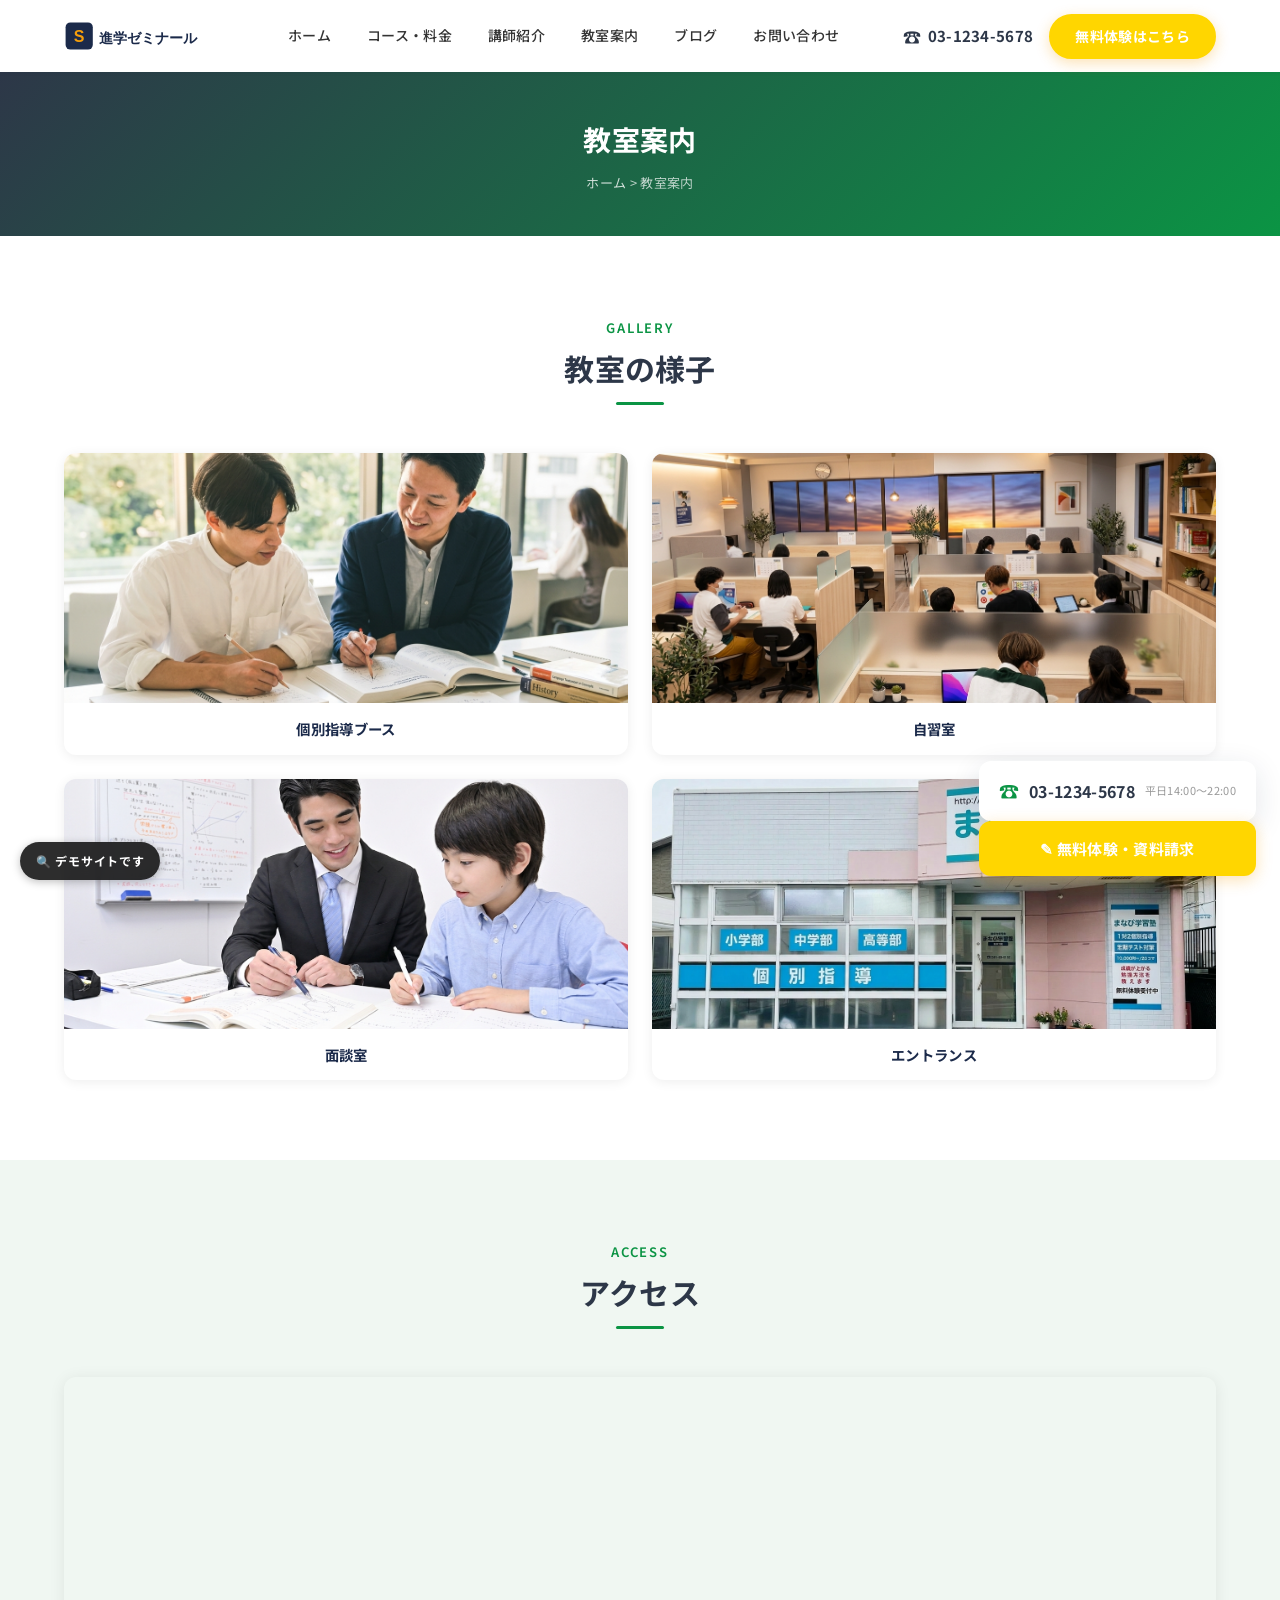
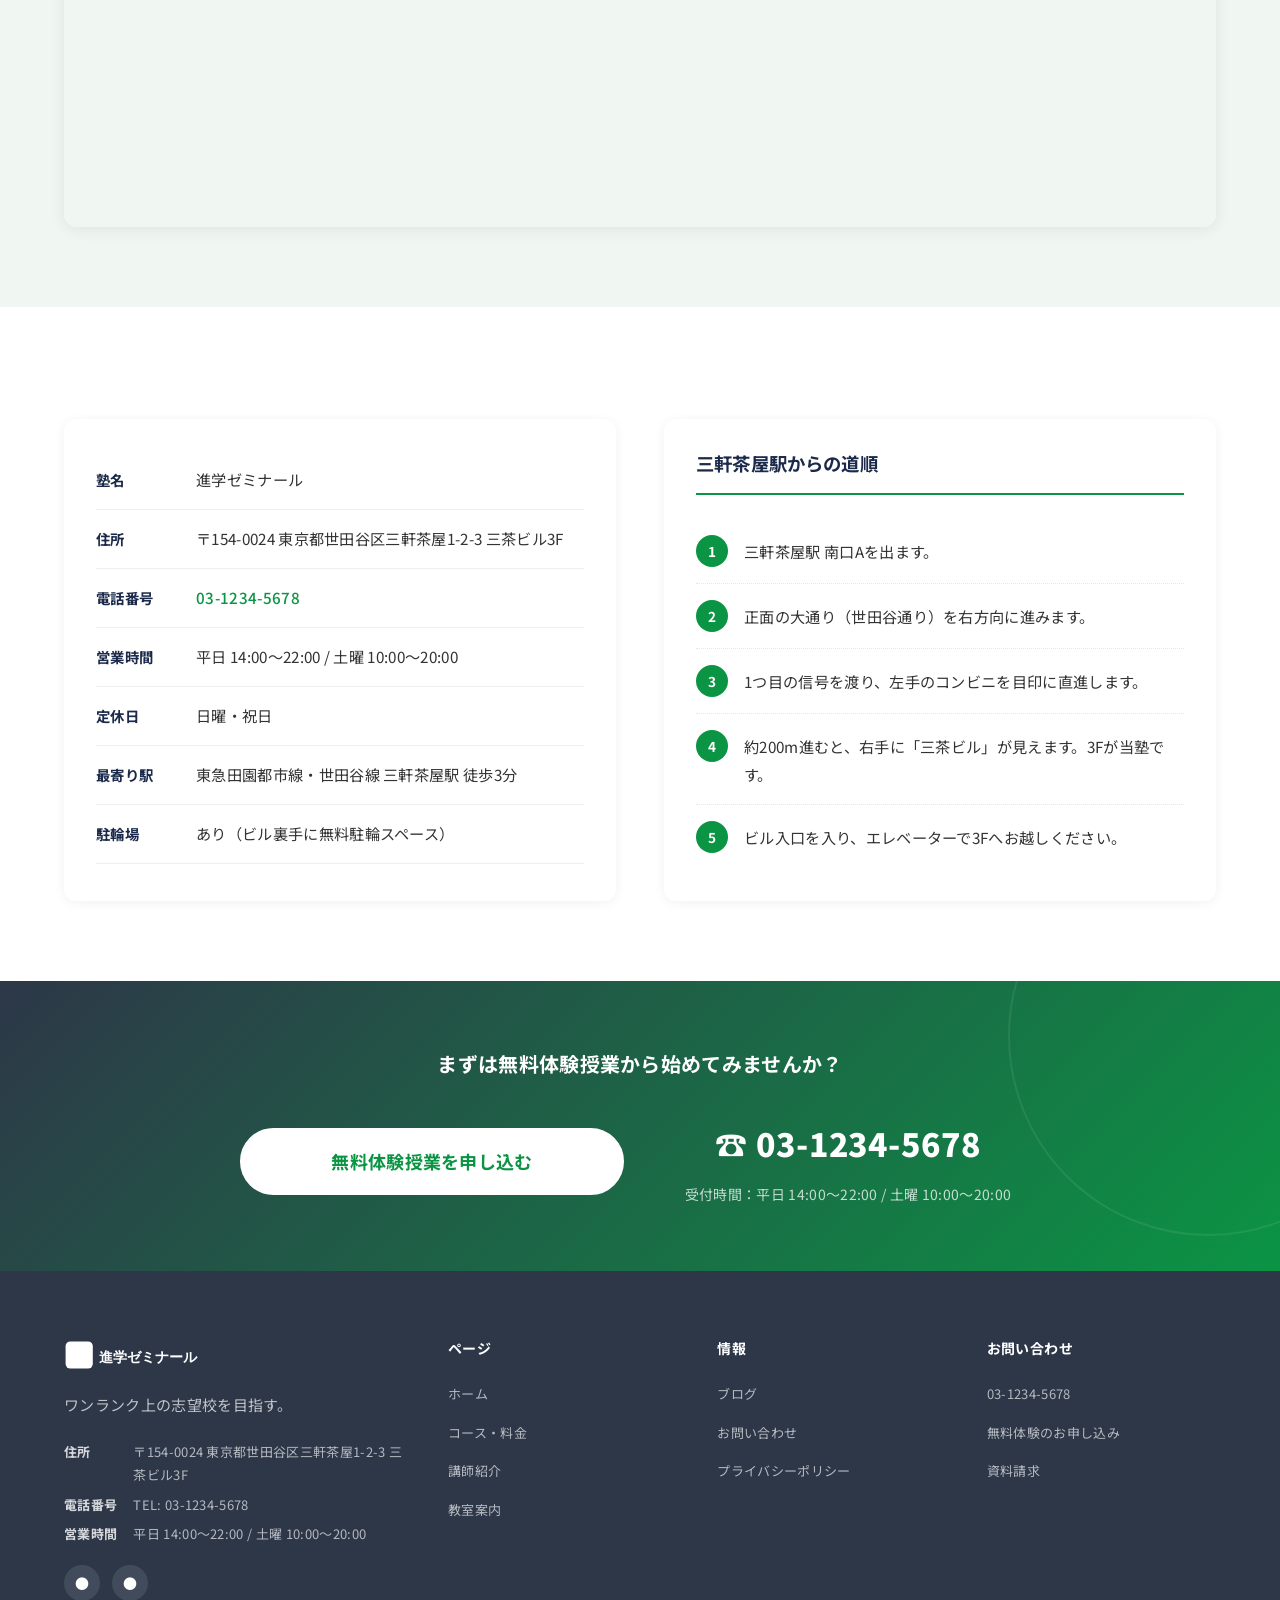
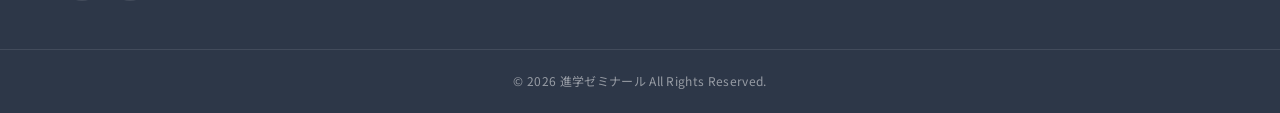
==== commit 0c9969ae: "全ページに「デモサイトです」バッジを追加（左下固定） Co-Authored-By: Claude Opus 4.7 <noreply@anthropic.com>" ====
--- a/access/index.html
+++ b/access/index.html
@@ -182,5 +182,27 @@
     </div>
   </div>
   <script src="../js/main.js"></script>
+
+<!-- デモバッジ（左下固定） -->
+<div class="demo-site-badge">🔍 デモサイトです</div>
+<style>
+  .demo-site-badge {
+    position: fixed;
+    bottom: 20px;
+    left: 20px;
+    background: rgba(17,17,17,0.88);
+    color: #fff;
+    font-size: 0.75rem;
+    font-weight: 700;
+    padding: 8px 16px;
+    border-radius: 100px;
+    z-index: 99999;
+    letter-spacing: 0.06em;
+    pointer-events: none;
+    box-shadow: 0 2px 8px rgba(0,0,0,0.25);
+    backdrop-filter: blur(4px);
+    -webkit-backdrop-filter: blur(4px);
+  }
+</style>
 </body>
 </html>
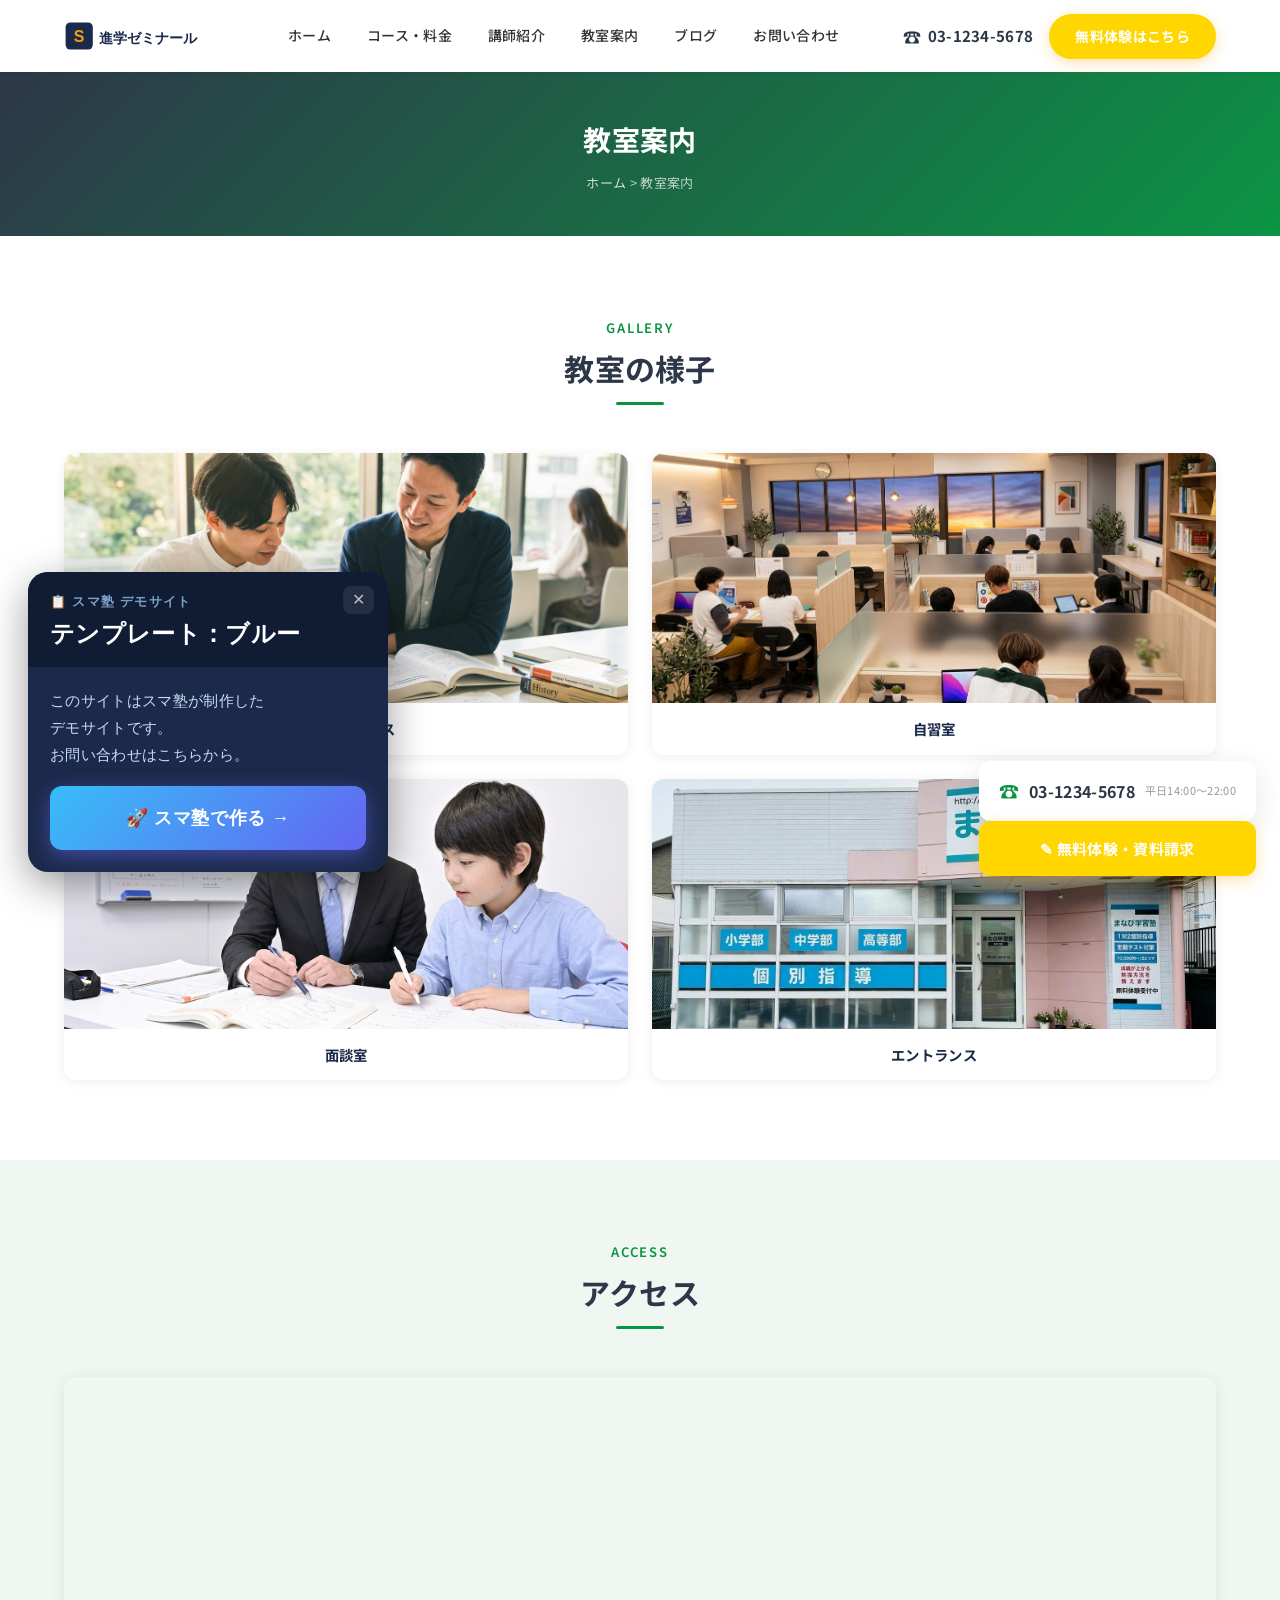
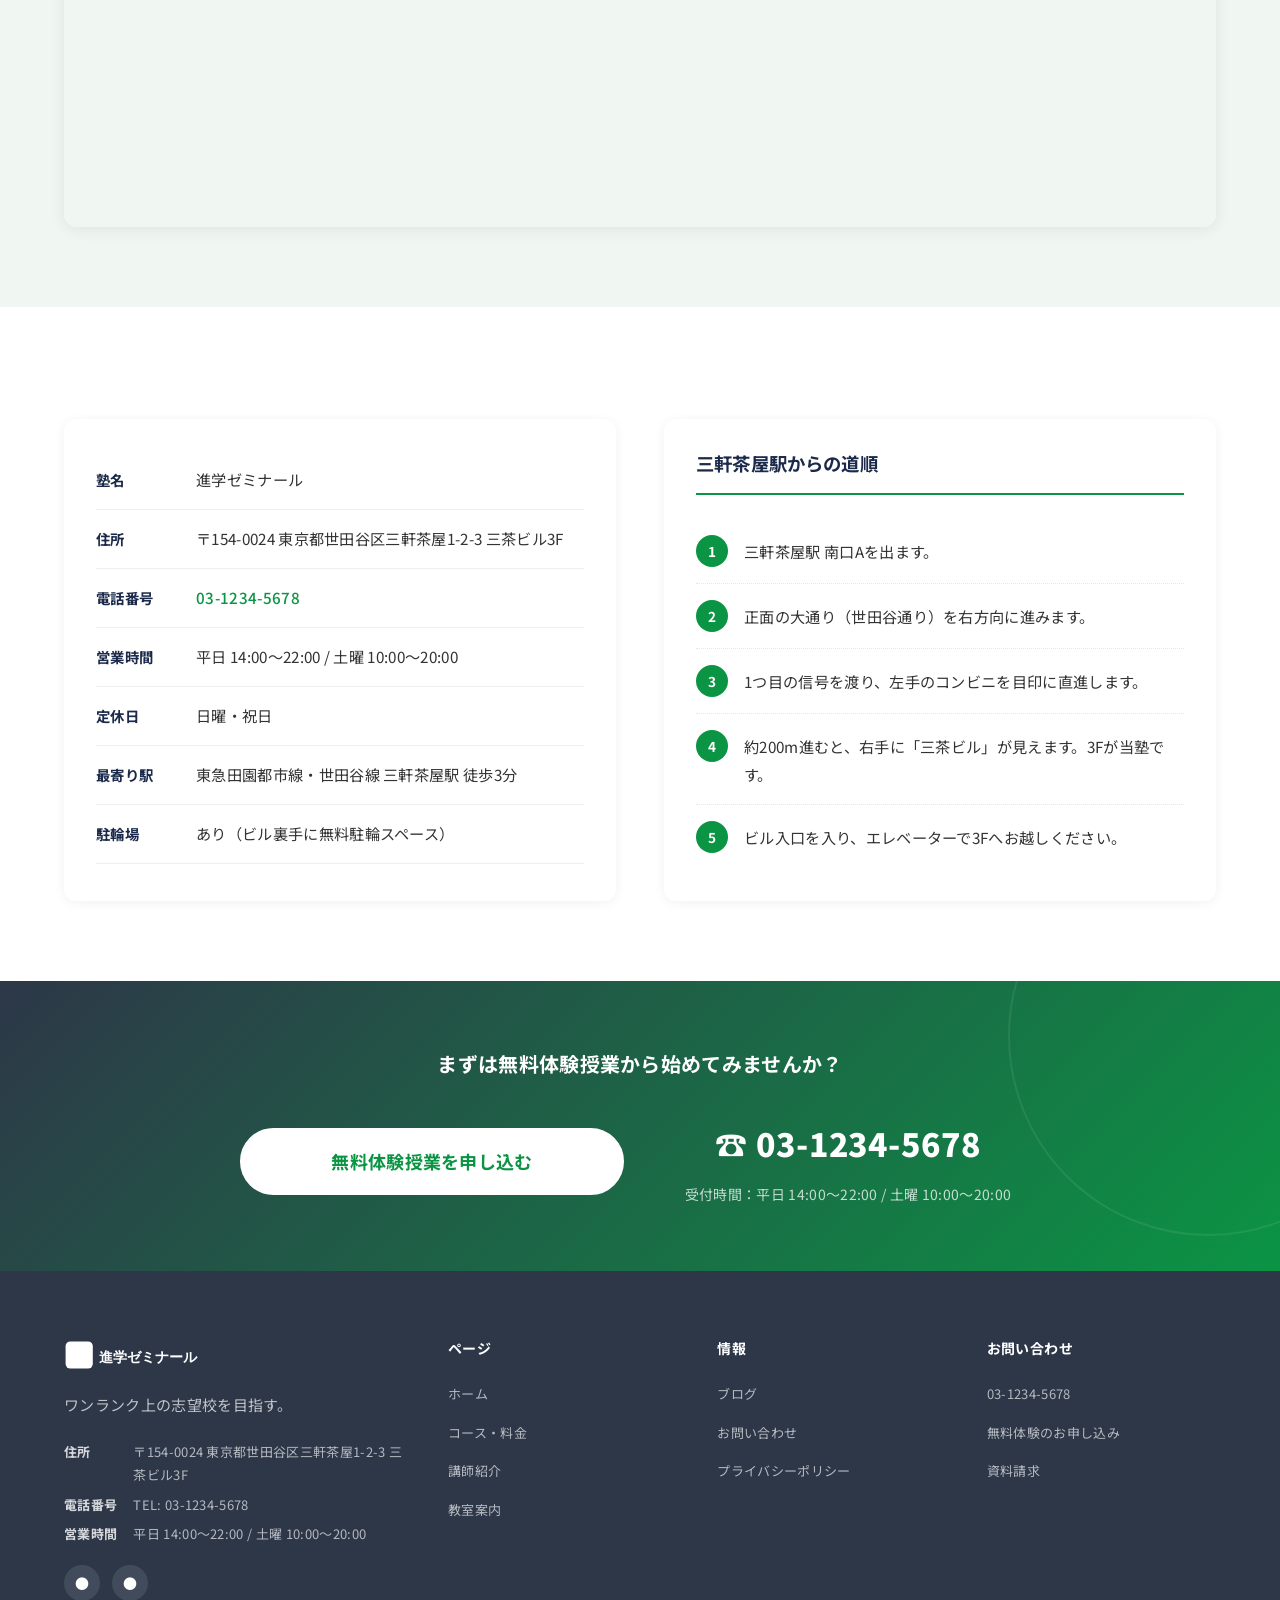
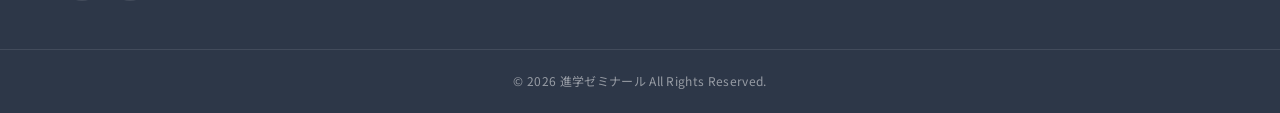
==== commit f8aa1143: "デモバッジをsma-juku-badge.jsに切り替え Co-Authored-By: Claude Opus 4.7 <noreply@anthropic.com>" ====
--- a/access/index.html
+++ b/access/index.html
@@ -183,26 +183,7 @@
   </div>
   <script src="../js/main.js"></script>
 
-<!-- デモバッジ（左下固定） -->
-<div class="demo-site-badge">🔍 デモサイトです</div>
-<style>
-  .demo-site-badge {
-    position: fixed;
-    bottom: 20px;
-    left: 20px;
-    background: rgba(17,17,17,0.88);
-    color: #fff;
-    font-size: 0.75rem;
-    font-weight: 700;
-    padding: 8px 16px;
-    border-radius: 100px;
-    z-index: 99999;
-    letter-spacing: 0.06em;
-    pointer-events: none;
-    box-shadow: 0 2px 8px rgba(0,0,0,0.25);
-    backdrop-filter: blur(4px);
-    -webkit-backdrop-filter: blur(4px);
-  }
-</style>
+<script>window.SMAJUKU_TEMPLATE = "ブルー";</script>
+<script src="../js/sma-juku-badge.js"></script>
 </body>
 </html>
